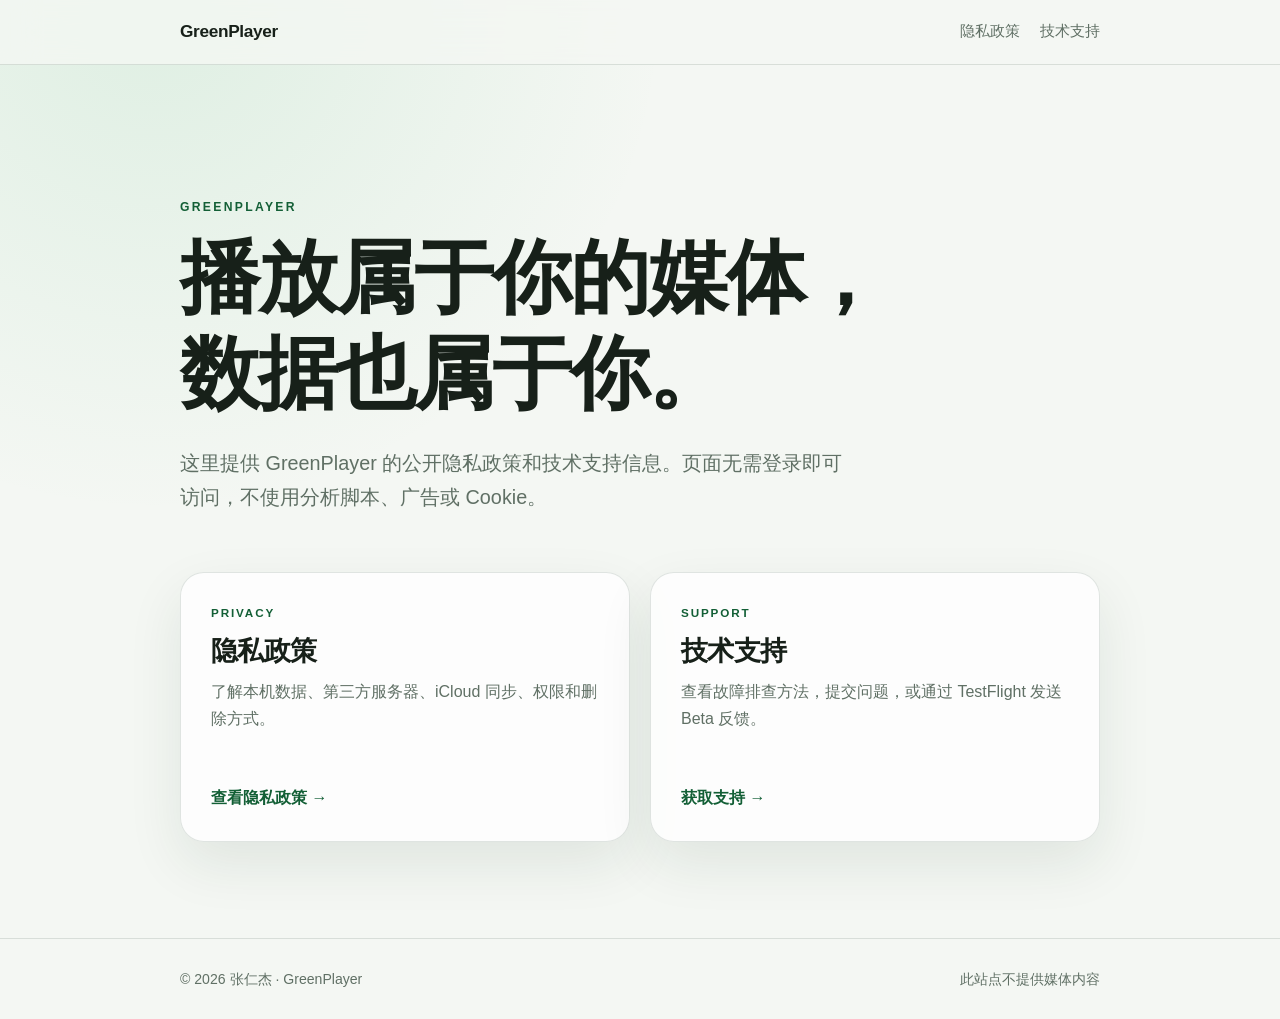
==== index.html @ 9e0f4e3b "Publish GreenPlayer privacy and support pages" ====
<!doctype html>
<html lang="zh-CN">
<head>
  <meta charset="utf-8">
  <meta name="viewport" content="width=device-width, initial-scale=1">
  <meta name="description" content="GreenPlayer 隐私政策与支持中心">
  <title>GreenPlayer · 隐私与支持</title>
  <link rel="stylesheet" href="assets/style.css">
</head>
<body>
  <header class="site-header">
    <div class="shell nav">
      <a class="brand" href="./" aria-label="GreenPlayer 首页">GreenPlayer</a>
      <nav aria-label="主要导航">
        <a href="privacy/">隐私政策</a>
        <a href="support/">技术支持</a>
      </nav>
    </div>
  </header>

  <main class="shell hero">
    <p class="eyebrow">GREENPLAYER</p>
    <h1>播放属于你的媒体，<br>数据也属于你。</h1>
    <p class="lead">这里提供 GreenPlayer 的公开隐私政策和技术支持信息。页面无需登录即可访问，不使用分析脚本、广告或 Cookie。</p>

    <div class="card-grid">
      <a class="card" href="privacy/">
        <span class="card-kicker">PRIVACY</span>
        <h2>隐私政策</h2>
        <p>了解本机数据、第三方服务器、iCloud 同步、权限和删除方式。</p>
        <span class="card-action">查看隐私政策 →</span>
      </a>
      <a class="card" href="support/">
        <span class="card-kicker">SUPPORT</span>
        <h2>技术支持</h2>
        <p>查看故障排查方法，提交问题，或通过 TestFlight 发送 Beta 反馈。</p>
        <span class="card-action">获取支持 →</span>
      </a>
    </div>
  </main>

  <footer class="site-footer">
    <div class="shell footer-row">
      <span>© 2026 张仁杰 · GreenPlayer</span>
      <span>此站点不提供媒体内容</span>
    </div>
  </footer>
</body>
</html>
---- assets/style.css ----
:root {
  color-scheme: light dark;
  --bg: #f4f7f3;
  --surface: rgba(255, 255, 255, 0.78);
  --surface-strong: #ffffff;
  --text: #172019;
  --muted: #607065;
  --line: rgba(30, 58, 40, 0.13);
  --accent: #237a49;
  --accent-strong: #135f36;
  --accent-soft: #e2f3e8;
  --warning: #fff4d9;
  --shadow: 0 22px 55px rgba(22, 58, 35, 0.09);
}

@media (prefers-color-scheme: dark) {
  :root {
    --bg: #101512;
    --surface: rgba(27, 36, 30, 0.82);
    --surface-strong: #1a231d;
    --text: #edf4ef;
    --muted: #a4b4aa;
    --line: rgba(219, 238, 225, 0.13);
    --accent: #6ed39a;
    --accent-strong: #8de5b3;
    --accent-soft: #183d29;
    --warning: #463817;
    --shadow: 0 22px 55px rgba(0, 0, 0, 0.22);
  }
}

* { box-sizing: border-box; }

html { scroll-behavior: smooth; }

body {
  margin: 0;
  min-height: 100vh;
  color: var(--text);
  background:
    radial-gradient(circle at 12% 0%, rgba(91, 190, 126, 0.14), transparent 32rem),
    var(--bg);
  font-family: -apple-system, BlinkMacSystemFont, "SF Pro Text", "PingFang SC", "Helvetica Neue", sans-serif;
  line-height: 1.72;
  -webkit-font-smoothing: antialiased;
}

a { color: var(--accent-strong); text-underline-offset: 0.18em; }

.shell { width: min(920px, calc(100% - 40px)); margin-inline: auto; }

.site-header {
  position: sticky;
  top: 0;
  z-index: 10;
  border-bottom: 1px solid var(--line);
  background: color-mix(in srgb, var(--bg) 82%, transparent);
  backdrop-filter: blur(18px) saturate(140%);
}

.nav {
  min-height: 64px;
  display: flex;
  align-items: center;
  justify-content: space-between;
  gap: 24px;
}

.brand {
  color: var(--text);
  font-size: 1.08rem;
  font-weight: 760;
  letter-spacing: -0.02em;
  text-decoration: none;
}

nav { display: flex; gap: 20px; }
nav a { color: var(--muted); font-size: 0.92rem; text-decoration: none; }
nav a:hover, nav a[aria-current="page"] { color: var(--accent-strong); }

.hero { padding-block: clamp(74px, 12vw, 132px) 96px; }

.eyebrow {
  margin: 0 0 12px;
  color: var(--accent-strong);
  font-size: 0.76rem;
  font-weight: 760;
  letter-spacing: 0.19em;
}

h1, h2, h3 { line-height: 1.2; letter-spacing: -0.025em; }
h1 { margin: 0; font-size: clamp(2.55rem, 8vw, 5rem); }
h2 { margin-top: 2.4em; font-size: 1.55rem; }
h3 { margin: 1.9em 0 0.45em; font-size: 1.06rem; }

.lead {
  max-width: 670px;
  margin: 24px 0 0;
  color: var(--muted);
  font-size: clamp(1.05rem, 2.5vw, 1.24rem);
}

.card-grid {
  display: grid;
  grid-template-columns: repeat(2, minmax(0, 1fr));
  gap: 20px;
  margin-top: 58px;
}

.card {
  min-height: 270px;
  padding: 30px;
  display: flex;
  flex-direction: column;
  border: 1px solid var(--line);
  border-radius: 24px;
  color: var(--text);
  background: var(--surface);
  box-shadow: var(--shadow);
  text-decoration: none;
  transition: transform 160ms ease, border-color 160ms ease;
}

.card:hover { transform: translateY(-3px); border-color: var(--accent); }
.card h2 { margin: 12px 0 10px; font-size: 1.7rem; }
.card p { margin: 0; color: var(--muted); }
.card-kicker { color: var(--accent-strong); font-size: 0.73rem; font-weight: 760; letter-spacing: 0.16em; }
.card-action { margin-top: auto; color: var(--accent-strong); font-weight: 680; }

.document { max-width: 760px; padding-block: 72px 96px; }
.document h1 { font-size: clamp(2.35rem, 7vw, 4.1rem); }
.document-meta { margin: 14px 0 42px; color: var(--muted); }
.document section { padding-top: 4px; }
.document p, .document li, .document dd { color: var(--muted); }
.document li + li { margin-top: 7px; }

.summary {
  margin: 34px 0 48px;
  padding: 24px 26px;
  border: 1px solid color-mix(in srgb, var(--accent) 30%, var(--line));
  border-radius: 18px;
  background: var(--accent-soft);
}

.summary p { margin: 8px 0 0; color: var(--text); }
.warning { padding: 17px 20px; border-radius: 13px; background: var(--warning); color: var(--text) !important; }

dl { display: grid; grid-template-columns: minmax(120px, 0.35fr) 1fr; gap: 14px 24px; }
dt { font-weight: 700; }
dd { margin: 0; }

.button-row { display: flex; flex-wrap: wrap; gap: 10px; margin-top: 20px; }
.button {
  display: inline-flex;
  min-height: 44px;
  align-items: center;
  padding: 9px 16px;
  border: 1px solid var(--line);
  border-radius: 10px;
  color: var(--text);
  background: var(--surface-strong);
  font-weight: 650;
  text-decoration: none;
}
.button.primary { border-color: var(--accent-strong); color: #fff; background: var(--accent-strong); }

.site-footer { border-top: 1px solid var(--line); color: var(--muted); font-size: 0.88rem; }
.footer-row { min-height: 80px; display: flex; align-items: center; justify-content: space-between; gap: 16px; }

@media (max-width: 680px) {
  .shell { width: min(100% - 28px, 920px); }
  .nav { min-height: 58px; }
  nav { gap: 13px; }
  .hero { padding-top: 60px; }
  .card-grid { grid-template-columns: 1fr; }
  .card { min-height: 230px; }
  .document { padding-top: 54px; }
  dl { grid-template-columns: 1fr; gap: 3px; }
  dd { margin-bottom: 13px; }
  .footer-row { align-items: flex-start; flex-direction: column; justify-content: center; }
}

@media (prefers-reduced-motion: reduce) {
  html { scroll-behavior: auto; }
  .card { transition: none; }
}
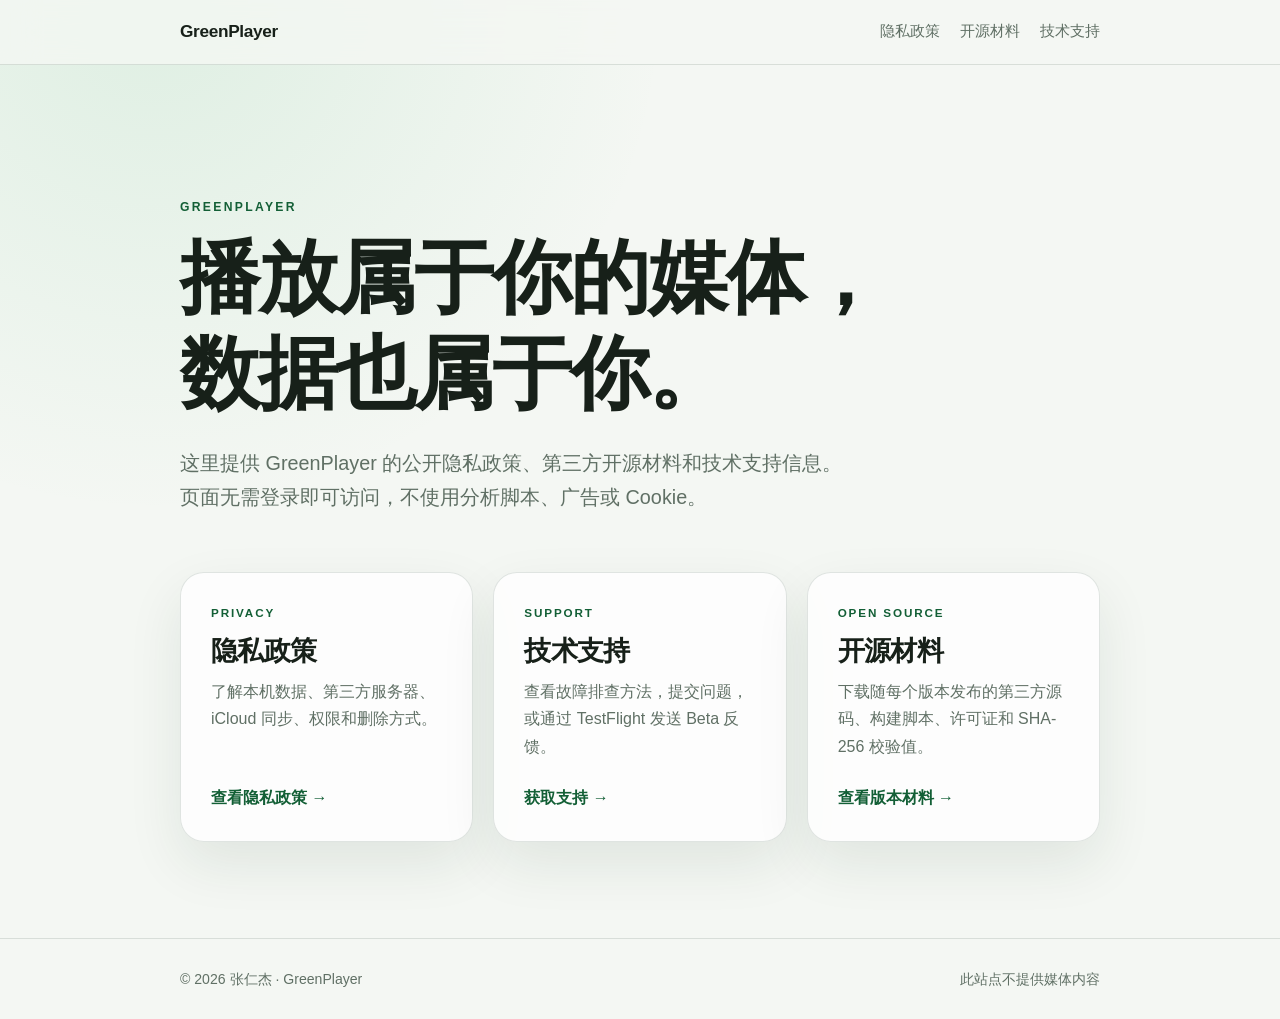
==== commit d7b859ce: "Publish open-source compliance pages" ====
--- a/index.html
+++ b/index.html
@@ -3,8 +3,8 @@
 <head>
   <meta charset="utf-8">
   <meta name="viewport" content="width=device-width, initial-scale=1">
-  <meta name="description" content="GreenPlayer 隐私政策与支持中心">
-  <title>GreenPlayer · 隐私与支持</title>
+  <meta name="description" content="GreenPlayer 隐私政策、开源材料与支持中心">
+  <title>GreenPlayer · 隐私、开源与支持</title>
   <link rel="stylesheet" href="assets/style.css">
 </head>
 <body>
@@ -13,6 +13,7 @@
       <a class="brand" href="./" aria-label="GreenPlayer 首页">GreenPlayer</a>
       <nav aria-label="主要导航">
         <a href="privacy/">隐私政策</a>
+        <a href="opensource/">开源材料</a>
         <a href="support/">技术支持</a>
       </nav>
     </div>
@@ -21,7 +22,7 @@
   <main class="shell hero">
     <p class="eyebrow">GREENPLAYER</p>
     <h1>播放属于你的媒体，<br>数据也属于你。</h1>
-    <p class="lead">这里提供 GreenPlayer 的公开隐私政策和技术支持信息。页面无需登录即可访问，不使用分析脚本、广告或 Cookie。</p>
+    <p class="lead">这里提供 GreenPlayer 的公开隐私政策、第三方开源材料和技术支持信息。页面无需登录即可访问，不使用分析脚本、广告或 Cookie。</p>
 
     <div class="card-grid">
       <a class="card" href="privacy/">
@@ -36,6 +37,12 @@
         <p>查看故障排查方法，提交问题，或通过 TestFlight 发送 Beta 反馈。</p>
         <span class="card-action">获取支持 →</span>
       </a>
+      <a class="card" href="opensource/">
+        <span class="card-kicker">OPEN SOURCE</span>
+        <h2>开源材料</h2>
+        <p>下载随每个版本发布的第三方源码、构建脚本、许可证和 SHA-256 校验值。</p>
+        <span class="card-action">查看版本材料 →</span>
+      </a>
     </div>
   </main>
 
--- a/assets/style.css
+++ b/assets/style.css
@@ -102,7 +102,7 @@
 
 .card-grid {
   display: grid;
-  grid-template-columns: repeat(2, minmax(0, 1fr));
+  grid-template-columns: repeat(auto-fit, minmax(250px, 1fr));
   gap: 20px;
   margin-top: 58px;
 }
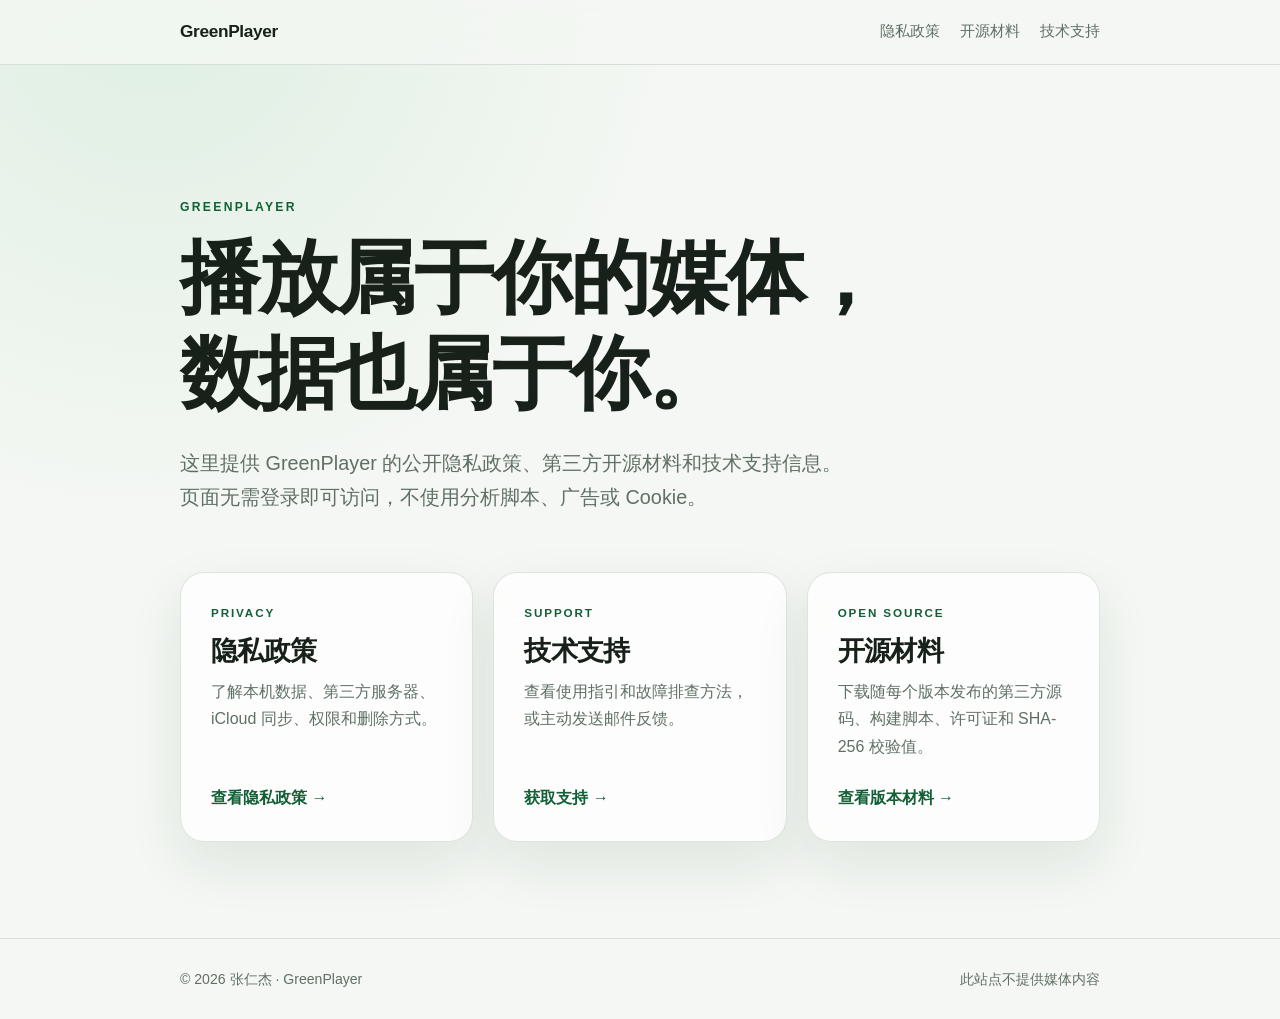
==== commit 4c92721e: "Align store privacy and support content with current app" ====
--- a/index.html
+++ b/index.html
@@ -34,7 +34,7 @@
       <a class="card" href="support/">
         <span class="card-kicker">SUPPORT</span>
         <h2>技术支持</h2>
-        <p>查看故障排查方法，提交问题，或通过 TestFlight 发送 Beta 反馈。</p>
+        <p>查看使用指引和故障排查方法，或主动发送邮件反馈。</p>
         <span class="card-action">获取支持 →</span>
       </a>
       <a class="card" href="opensource/">
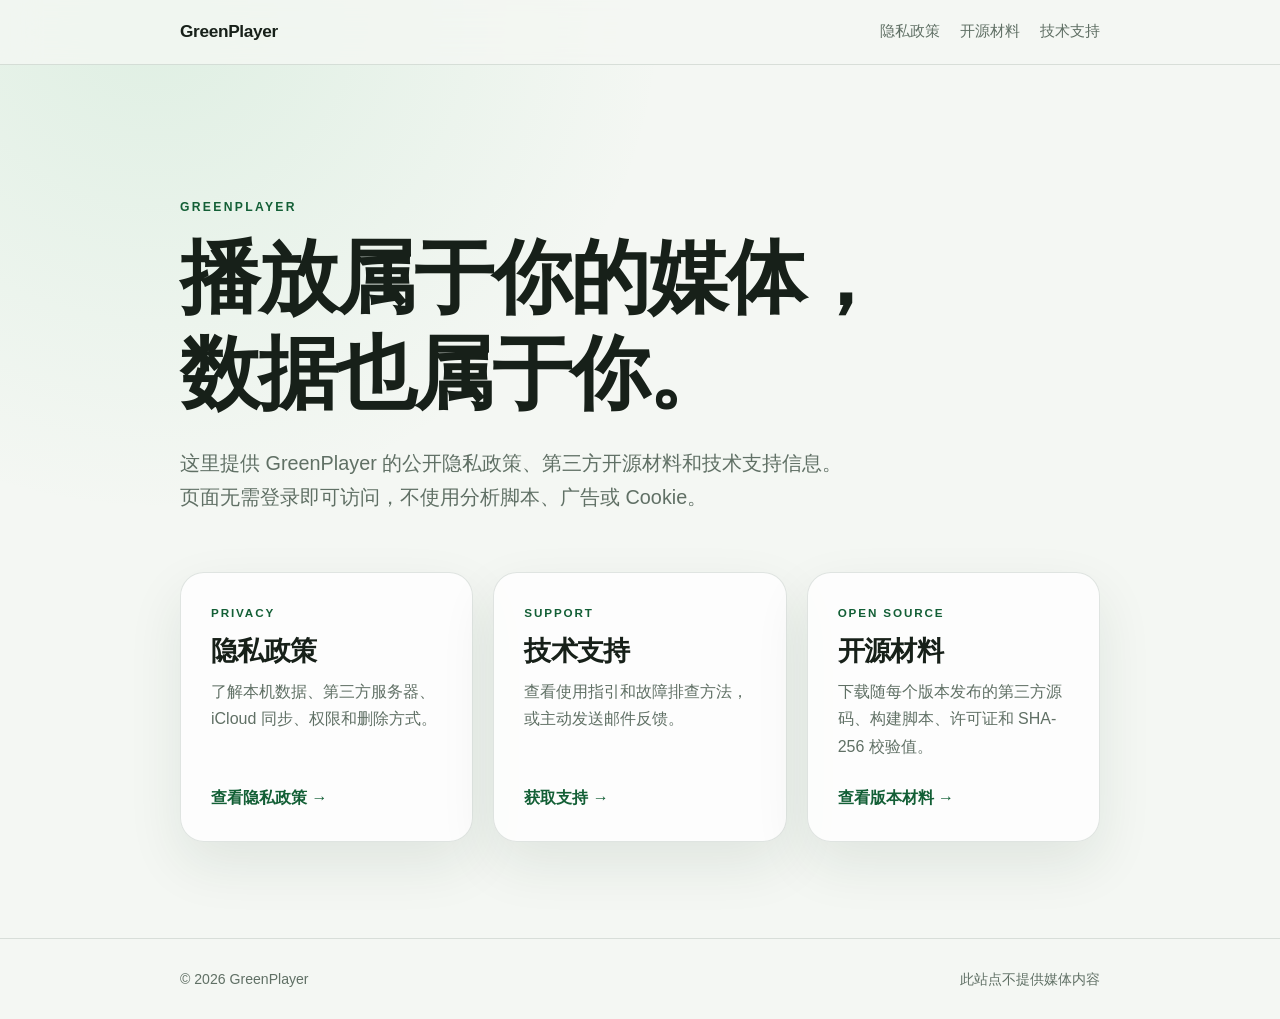
==== commit e61e7acc: "Keep only public support email on website pages" ====
--- a/index.html
+++ b/index.html
@@ -48,7 +48,7 @@
 
   <footer class="site-footer">
     <div class="shell footer-row">
-      <span>© 2026 张仁杰 · GreenPlayer</span>
+      <span>© 2026 GreenPlayer</span>
       <span>此站点不提供媒体内容</span>
     </div>
   </footer>
